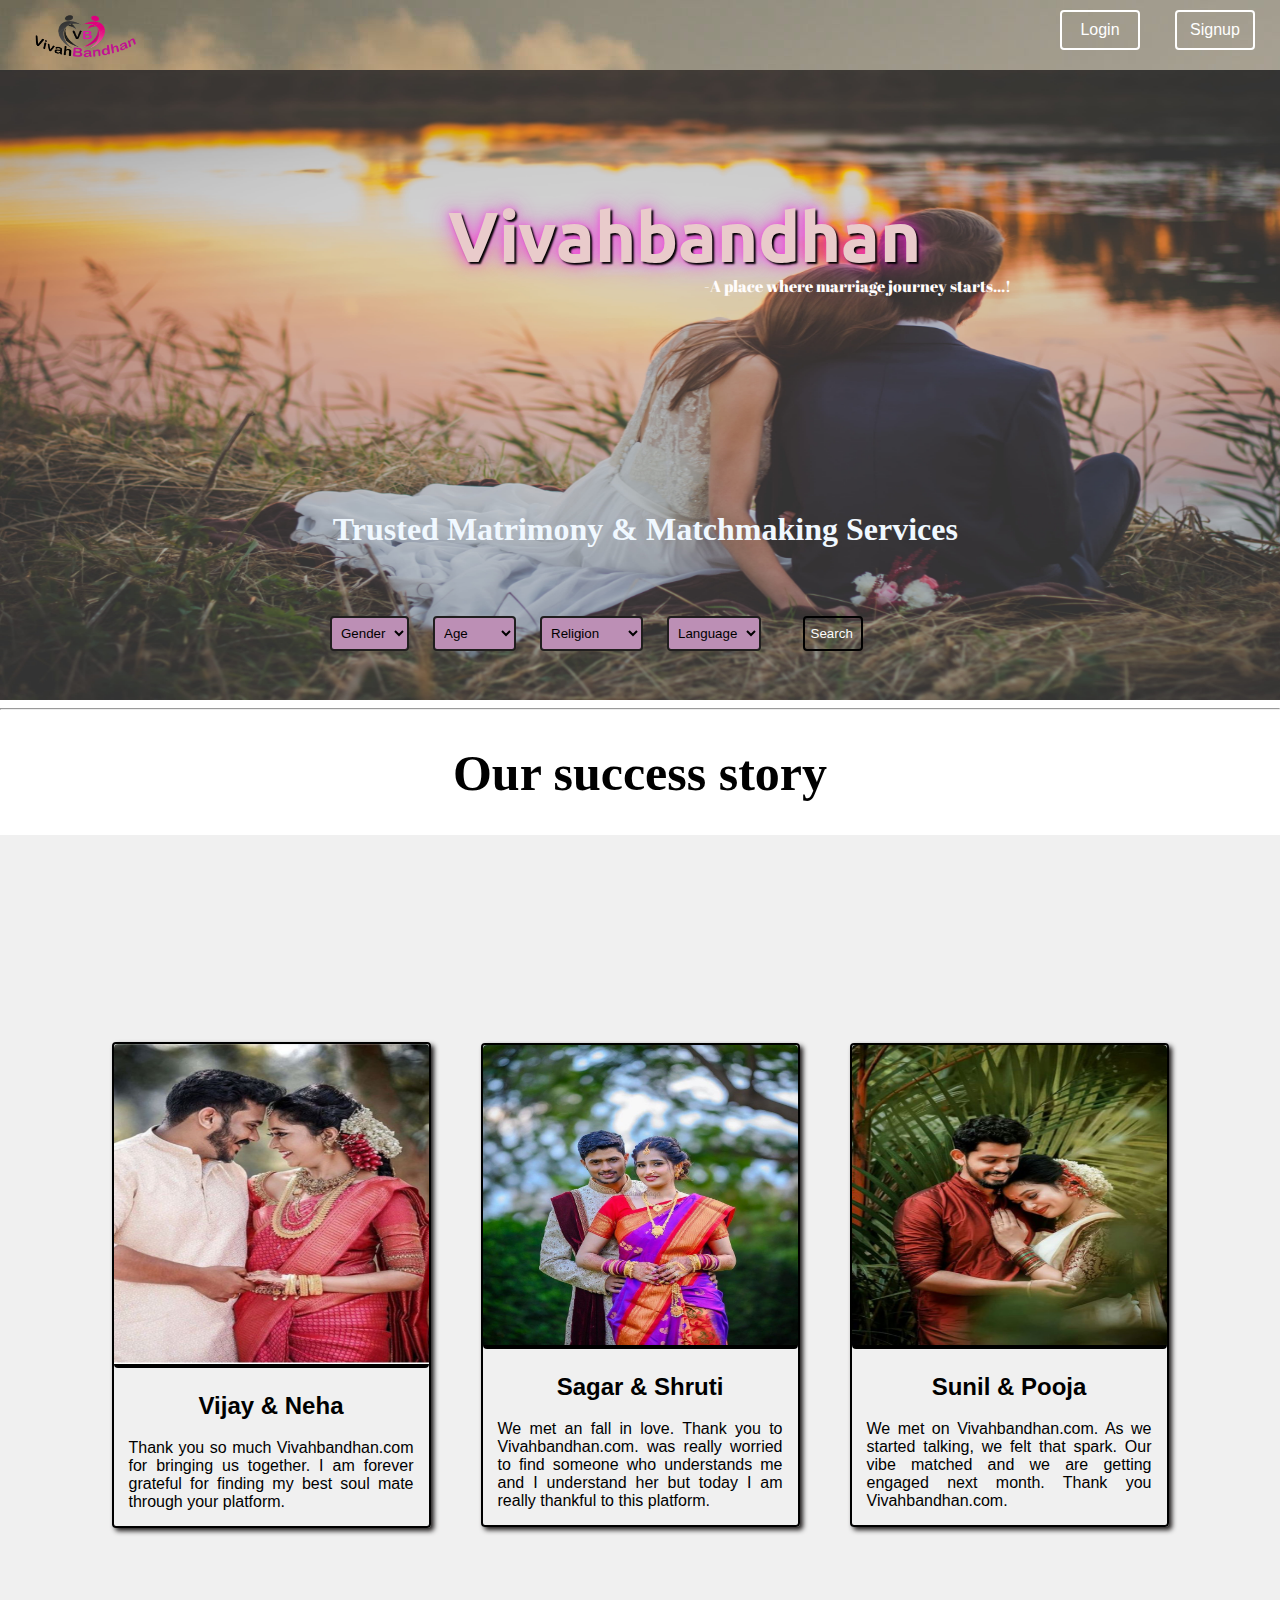
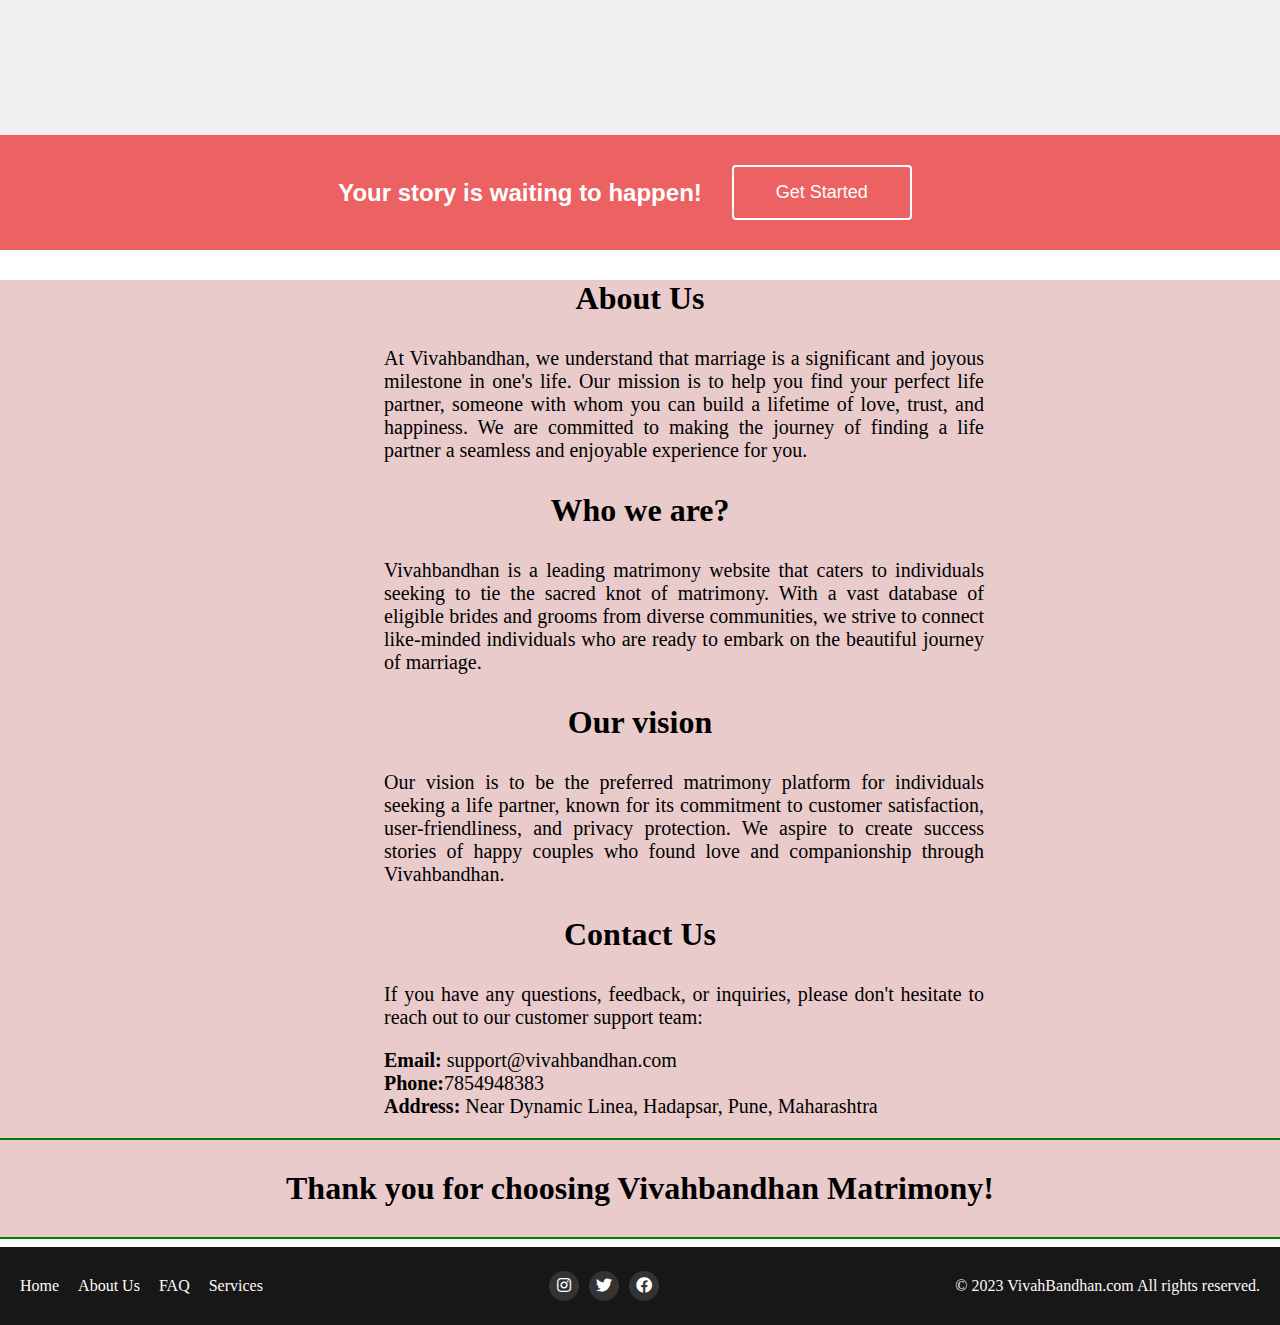
==== index.html @ b28ed437 "Matrimony Website" ====
<!DOCTYPE html>
<html lang="en">

<head>
    <meta charset="UTF-8">
    <meta name="viewport" content="width=device-width, initial-scale=1.0">
    <title>Vivahbandhan.com</title>
    <link rel="stylesheet" href="style.css">
    <link rel="preconnect" href="https://fonts.googleapis.com">
    <link rel="preconnect" href="https://fonts.gstatic.com" crossorigin>
    <link
        href="https://fonts.googleapis.com/css2?family=Abril+Fatface&family=Crete+Round&family=Slabo+27px&family=Ubuntu:wght@500&display=swap"
        rel="stylesheet">
    <link rel="stylesheet" href="https://cdnjs.cloudflare.com/ajax/libs/font-awesome/5.15.3/css/all.min.css">



</head>

<body>
    <div class="navbar">
        <div class="navbar-logo"><img src="images/Logo.png" alt="Logo"></div>
        <ul class="navbar-list">
            <li class="navbar-item"><a class="navbar-link" href="#"><button type="button">Login</button></a></li>
            <li class="navbar-item"><a class="navbar-link" href="#"><button type="button">Signup</button></a></li>

        </ul>
    </div>

    <div class="container">

        <img class="mySlides" src="images/img1.jpg" alt="img">
        <img class="mySlides" src="images/img2.jpg" alt="img">
        <img class="mySlides" src="images/img3.jpg" alt="img">
        <img class="mySlides" src="images/img4.jpg" alt="img">
        <img class="mySlides" src="images/img5.jpg" alt="img">
        <div class="btn">



        </div>

        <div>
            <h2 class="title">Vivahbandhan</h2>
            <p class="tagline">-A place where marriage journey starts...!</p>
            <h1 class="content">Trusted Matrimony & Matchmaking Services</h1>
        </div>
        <div class="dropdown">

            <select class="select">
                <option value="" selected>Gender</option>
                <option value="Male">Male</option>
                <option value="Female">Female</option>
                <option value="Other">Other</option>
            </select>
            <select class="select">
                <option value="age" selected>Age</option>
                <option value="25">20 to 25</option>
                <option value="30">25 to 30</option>
                <option value="35">30 to 35</option>
                <option value="40">35 to 40</option>
                <option value="45">40 to 45</option>
                <option value="50">45 to 50</option>
                <option value=">50">>50</option>
            </select>
            <select class="select">
                <option value="" selected>Religion</option>
                <option value="hindu">Hindu</option>
                <option value="Muslim">Muslim</option>
                <option value="Christian">Christian</option>
                <option value="Sikh">Sikh</option>
                <option value="Parsi">Parsi</option>
                <option value="Jain">Jain</option>
                <option value="Buddhist">Buddhist</option>
                <option value="noreligion">No Religion</option>
                <option value="other">Other</option>
            </select>
            <select class="select">
                <option value="" selected>Language</option>
                <option value="hindi">Hindi</option>
                <option value="marathi">Marathi</option>
                <option value="english">English</option>
                <option value="punjabi">Punjabi</option>
                <option value="urdu">Urdu</option>
                <option value="bengali">Bengali</option>
                <option value="bhojpuri">Bhojpuri</option>
                <option value=">telugu">Telugu</option>
                <option value=">other">Other</option>

            </select>
            <button type="submit" class="info-btn">Search</button>



        </div>

    </div>
    <hr>

    <section id="">
        <h1 align="center" style="font-size:50px;">Our success story</h1>
        <div class="container2">


            <div class="card">
                <div class="column">
                    <img src="images/card-img1.jpeg" alt="" style="height:320px">

                    <h2>Vijay & Neha</h2>
                    <p>Thank you so much Vivahbandhan.com for bringing us together. I am forever grateful for finding my
                        best soul mate through your platform.
                    </p>
                </div>
                <div class="column">
                    <img src="images/card-img2.jpeg" alt="">

                    <h2>Sagar & Shruti</h2>
                    <p>We met an fall in love. Thank you to Vivahbandhan.com. was really worried to find someone who
                        understands me and I understand her but today I am really thankful to this platform.</p>

                </div>
                <div class="column">
                    <img src="images/card-img3.jpeg" alt="">

                    <h2>Sunil & Pooja</h2>
                    <p>We met on Vivahbandhan.com. As we started talking, we felt that spark. Our vibe matched and we
                        are
                        getting engaged next month. Thank you Vivahbandhan.com.</p>
                </div>
            </div>
        </div>
    </section>

    <div class="getStarted">
        <h2>Your story is waiting to happen!</h2>
        <a href=""><button type="button" class="startBtn">Get Started</button></a>
    </div>



    <div class="about">
        <h1>About Us</h1>
        <p>At Vivahbandhan, we understand that marriage is a significant and joyous milestone in one's life. Our mission
            is to help you find your perfect life partner, someone with whom you can build a lifetime of love, trust,
            and happiness. We are committed to making the journey of finding a life partner a seamless and enjoyable
            experience for you.</p>
        <h1>Who we are?</h1>
        <p>
            Vivahbandhan is a leading matrimony website that caters to individuals seeking to tie the sacred knot of
            matrimony. With a vast database of eligible brides and grooms from diverse communities, we strive to connect
            like-minded individuals who are ready to embark on the beautiful journey of marriage.
        </p>
        <h1>Our vision</h1>
        <p>Our vision is to be the preferred matrimony platform for individuals seeking a life partner, known for its
            commitment to customer satisfaction, user-friendliness, and privacy protection. We aspire to create success
            stories of happy couples who found love and companionship through Vivahbandhan.</p>

        <h1>Contact Us</h1>
        <p>If you have any questions, feedback, or inquiries, please don't hesitate to reach out to our customer support
            team: <br>

        </p>
        <p>
            <b>Email:</b> support@vivahbandhan.com
            <br><b>Phone:</b>7854948383
            <br><b>Address:</b> Near Dynamic Linea, Hadapsar, Pune, Maharashtra
        </p>
        <hr color="green">
        <h1>Thank you for choosing Vivahbandhan Matrimony!</h1>
        <hr color="green">
    </div>
    <!-- footer -->


    <section>
        <footer>
            <div class="footer-container">
                <div class="footer-nav">
                    <ul>
                        <li><a href="#">Home</a></li>
                        <li><a href="#">About Us</a></li>
                        <li><a href="#">FAQ</a></li>
                        <li><a href="#">Services</a></li>

                    </ul>
                </div>
                <div class="footer-social">
                    <a href="#" class="social-icon"><i class="fab fa-instagram"></i></a>
                    <a href="#" class="social-icon"><i class="fab fa-twitter"></i></a>
                    <a href="#" class="social-icon"><i class="fab fa-facebook"></i></a>
                </div>
                <div class="footer-copyright">
                    &copy; 2023 VivahBandhan.com All rights reserved.
                </div>
            </div>
        </footer>

    </section>



</body>
<script src="javascript.js"></script>

</html>
---- style.css ----
body{
    margin: 0%;
    padding: 0%;
    
}

.navbar {
  
  
  background-image: url("images/img2.jpg");
  color: #fff;
  display: flex;
  justify-content: space-between;
  position: -webkit-sticky;
  position: sticky;
  top: 0px;
  z-index: 100;
}
.navbar img{
  display: block;
  
  height: 70px;
  width: 130px;
  margin-left: 20px;
  background: none;
}

.navbar-list {
  list-style: none;
  margin: 0;
  padding: 0;
  display: flex;
}

.navbar-item {
  margin-right: 15px;
}

.navbar-link button{
  background: none;
  color: #fff;
  text-decoration: none;
  margin: 10px;
  height: 40px;
  width: 80px;
  font-size:medium;
  border:2px solid white;
  border-radius:4px;
  cursor: pointer;
}

.navbar-link button:hover {
  background-color: #555;
}
  


.mySlides{
  display: block;
  margin-left:auto;
  margin-right:auto;
  width: 100%;
  height: 630px;
  animation: fadeIn 20s;

}
@keyframes fadeIn {
  0% { opacity: 0; }
  5% { opacity:1; }
}


.container {
  position: relative;
}

.btn {
  position: absolute;
  top: 20px;
  left: 85%;
  
}


.btn-login:hover,.btn-help:hover{
  background-color: aliceblue;
  color: #0a0a0a;
  box-shadow: 2px 2px rgb(87, 85, 85);
}

.content{
  color: aliceblue;
  position: absolute;
  top: 20px;
  padding-top: 400px;
  padding-left: 26%;
  font-family:'Times New Roman', Times, serif
  
}
.tagline{
  position: absolute;
  top: 30%;
  left: 55%;
  font-family: 'Abril Fatface', cursive;
  color: rgb(255, 252, 252);
}

.dropdown{
  position: absolute;
  top: 85%;
  left: 25%;
  
  
  
}
.select{
  position:relative;
  display: inline;
  top: 10%;
  background-color: rgb(188, 143, 181);
  height: 35px;
  border-radius: 4px;
  border: 2px solid rgb(32, 30, 30);
  padding: 5px;
  margin:10px;
  cursor: pointer;
}
.info-btn{
  position: absolute;
  top: 10px;
  margin-left: 7%;
  padding-inline-end: 2%;
  height: 35px;
  width: 60px;
  text-align: center;
  border-radius: 4px;
  border: 2px solid black;
  cursor: pointer;
  background:none;
  color: #fcfbfb;
  

  

}
.title{
  font-size: 70px;
  color: #e9cbcb;
  position: absolute;
  top:10%;
  left: 35%;
  border-radius: 10px ;
  text-shadow:  2px 2px 2px black, 0 0 25px rgba(244, 8, 209, 0.632), 0 0 8px rgba(252, 50, 232, 0.715);
  font-family: 'Ubuntu', sans-serif;
  
}
.container2 {
  font-family: Arial, sans-serif;
  margin: 0;
  padding: 0;
  display: flex;
  justify-content: center;
  align-items: center;
  height: 100vh;
  background-color: #f0f0f0;
}

.card {
  display: flex;
  flex-direction: row;
  border-radius: 5px;
  justify-content: center;
  align-items: center;
  width: 50px;
  
  
}

.column {
  flex: 1;
  margin: 25px;
  text-align: center;
  border:2px solid black;
  border-radius:4px;
  box-shadow:3px 3px 5px rgb(29, 26, 26);
}
.card img{
  border-radius:4px;
  height: 300px;
  width:315px;
  border-bottom: 4px solid black;
}
.column:hover{
  box-shadow:8px 8px 30px 10px rgb(29, 26, 26);
}
.card p{
  text-align: justify;
  margin: 15px;
  font-family:'Segoe UI', Tahoma, Geneva, Verdana, sans-serif;
}

.getStarted{
  background-color:rgb(236, 97, 97);
  display:flex;
  justify-content: center;
  align-items: center;
  color: white;
  font-family:sans-serif;
  
}
div  a .startBtn{
  background:none;
  border:2px solid white;
  margin: 30px;
  height: 55px;
  width: 180px;
  font-size: large;
  color: white;
  border-radius:4px;
  cursor: pointer;
}
.about{
  background-color:#e9cbcb;
}

.about h1{
  text-align:center;
  margin: 30px;
}
.about p{
  text-align:justify;
  width: 600px;
  padding-left:30%;
  font-size: 20px;
  
}



/* footer */

/* Reset default margin and padding for footer */
footer {
  margin: 0;
  padding: 0;
}

/* Style the footer container and align elements */
.footer-container {
  display: flex;
  justify-content: space-between;
  align-items: center;
  background-color: #181717;

  padding: 20px;
}

/* Style the navigation links in the footer */
.footer-nav ul {
  list-style: none;
  margin: 0;
  padding: 0;
}

.footer-nav li {
  display: inline;
  margin-right: 15px;
}

.footer-nav li:last-child {
  margin-right: 0;
}

.footer-nav a {
  text-decoration: none;
  color: #fefdfd;
}

/* Style the social media icons in the footer */
.footer-social {
  display: flex;
  justify-content: center;
  align-items: center;
}

.social-icon {
  display: inline-block;
  width: 30px;
  height: 30px;
  background-color: #333;
  border-radius: 50%;
  color: #fff;
  text-align: center;
  line-height: 30px;
  margin-right: 10px;
}

.footer-copyright {
  text-align: center;
  color: #fcf9f9;
  padding: 10px 0;
}
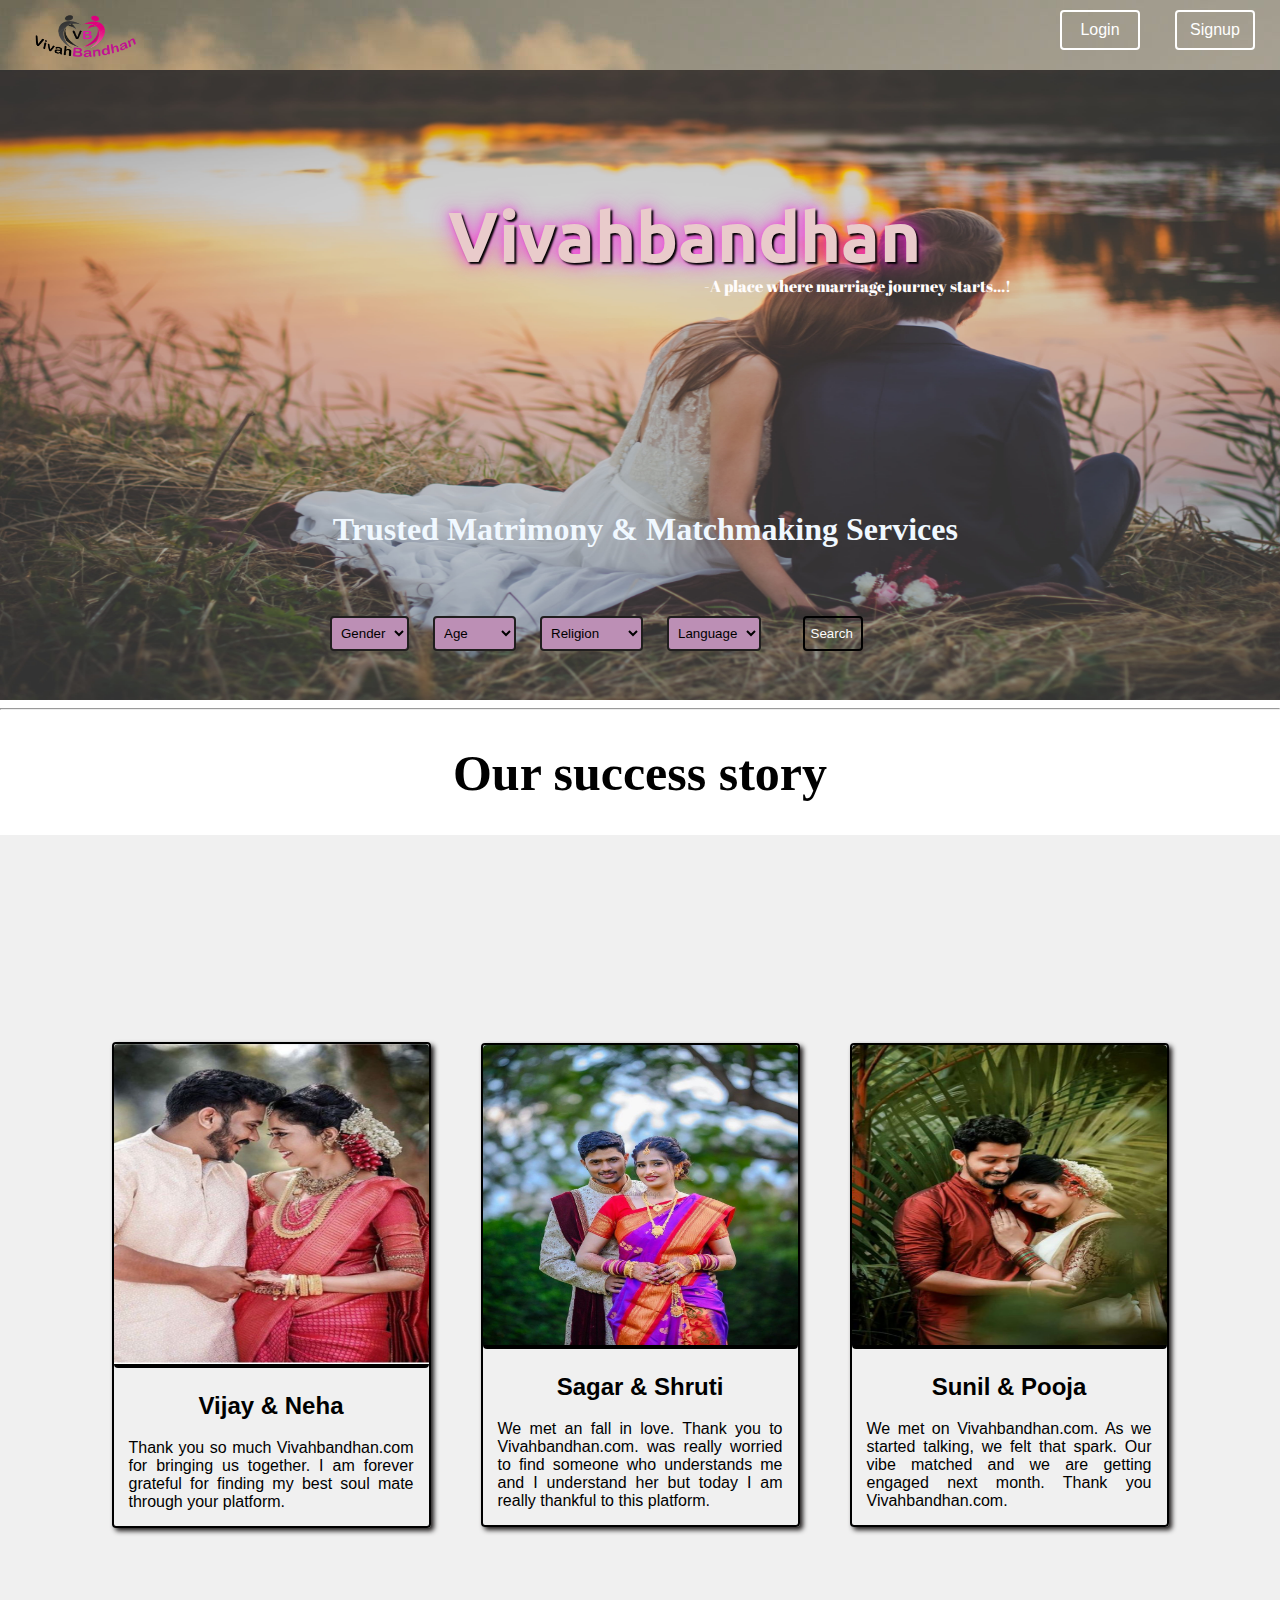
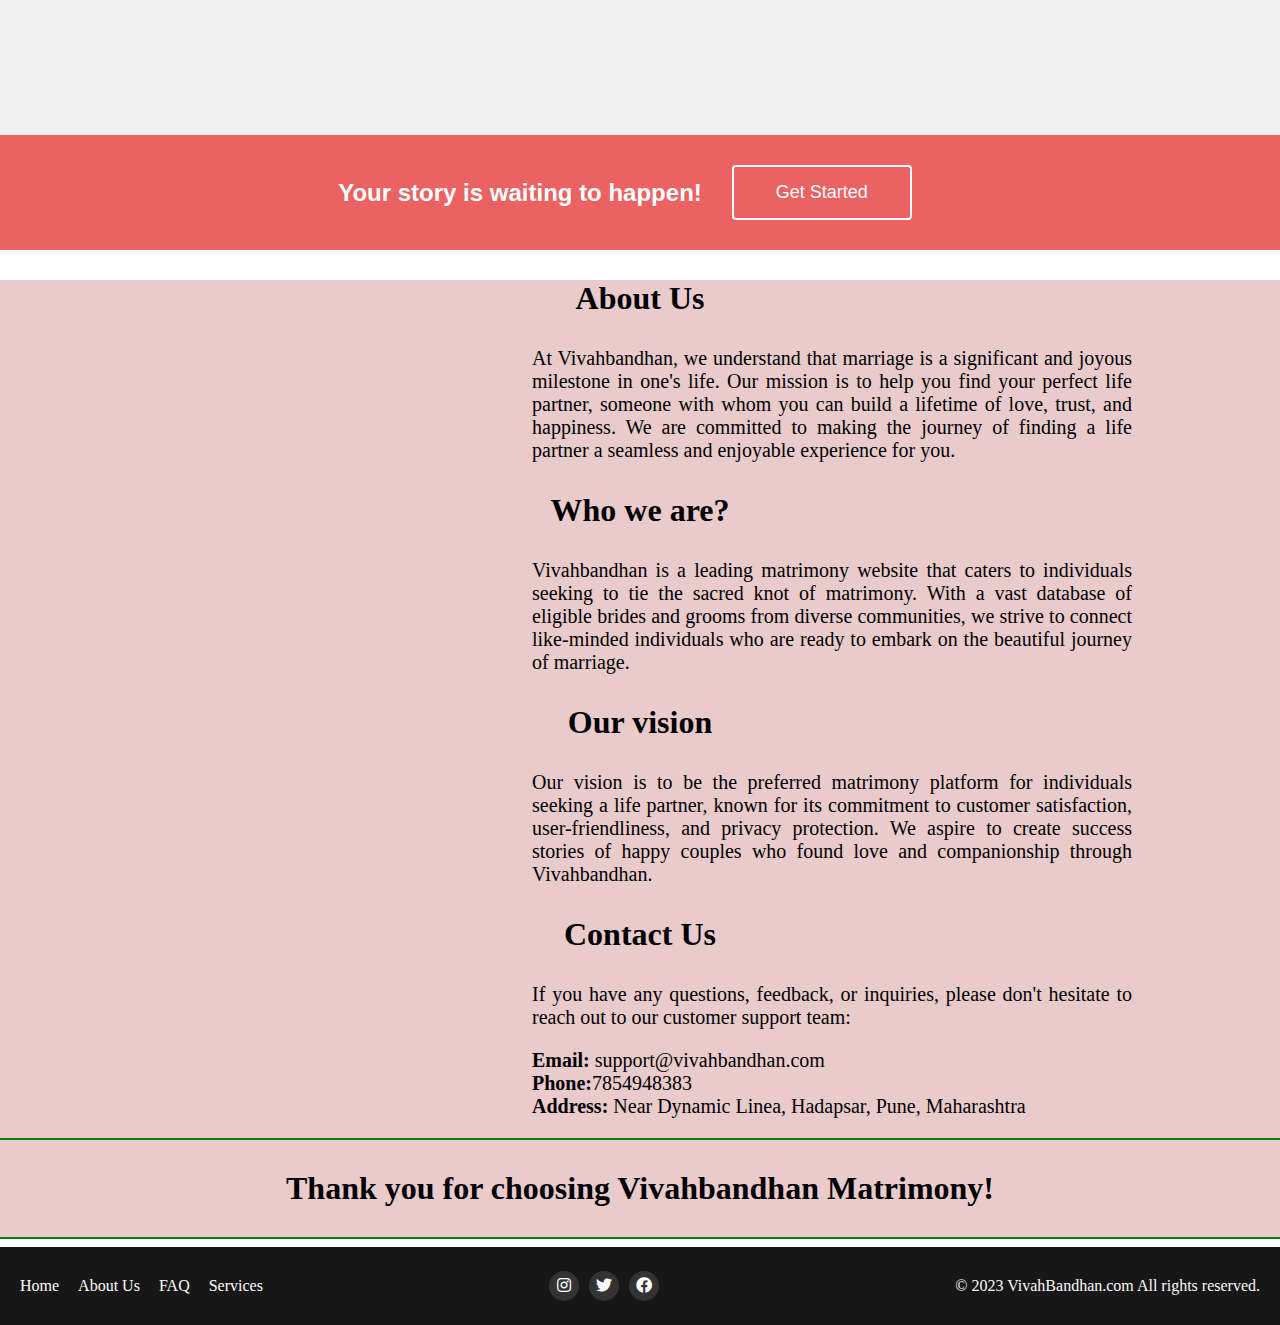
==== commit cee87a16: "Add changes" ====
--- a/index.html
+++ b/index.html
@@ -138,7 +138,7 @@
 
 
 
-    <div class="about">
+    <div class="about" align="center">
         <h1>About Us</h1>
         <p>At Vivahbandhan, we understand that marriage is a significant and joyous milestone in one's life. Our mission
             is to help you find your perfect life partner, someone with whom you can build a lifetime of love, trust,
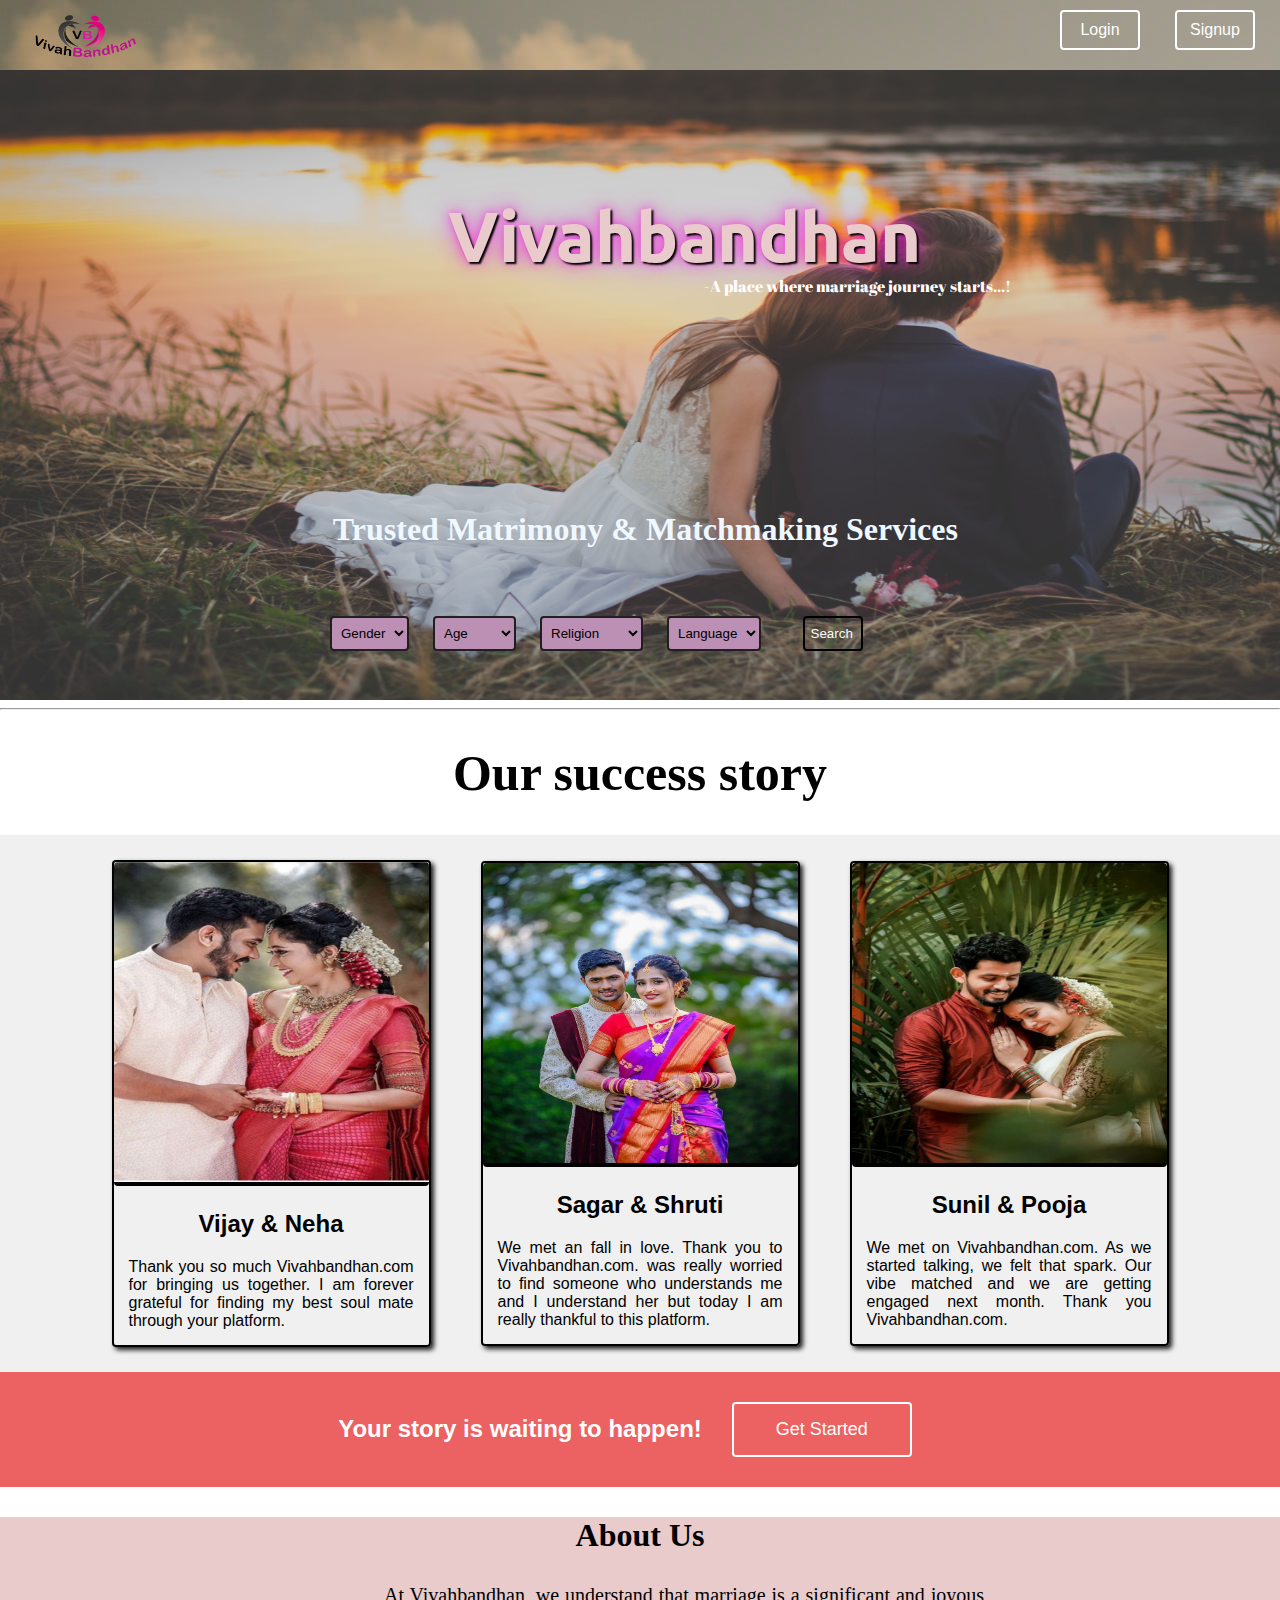
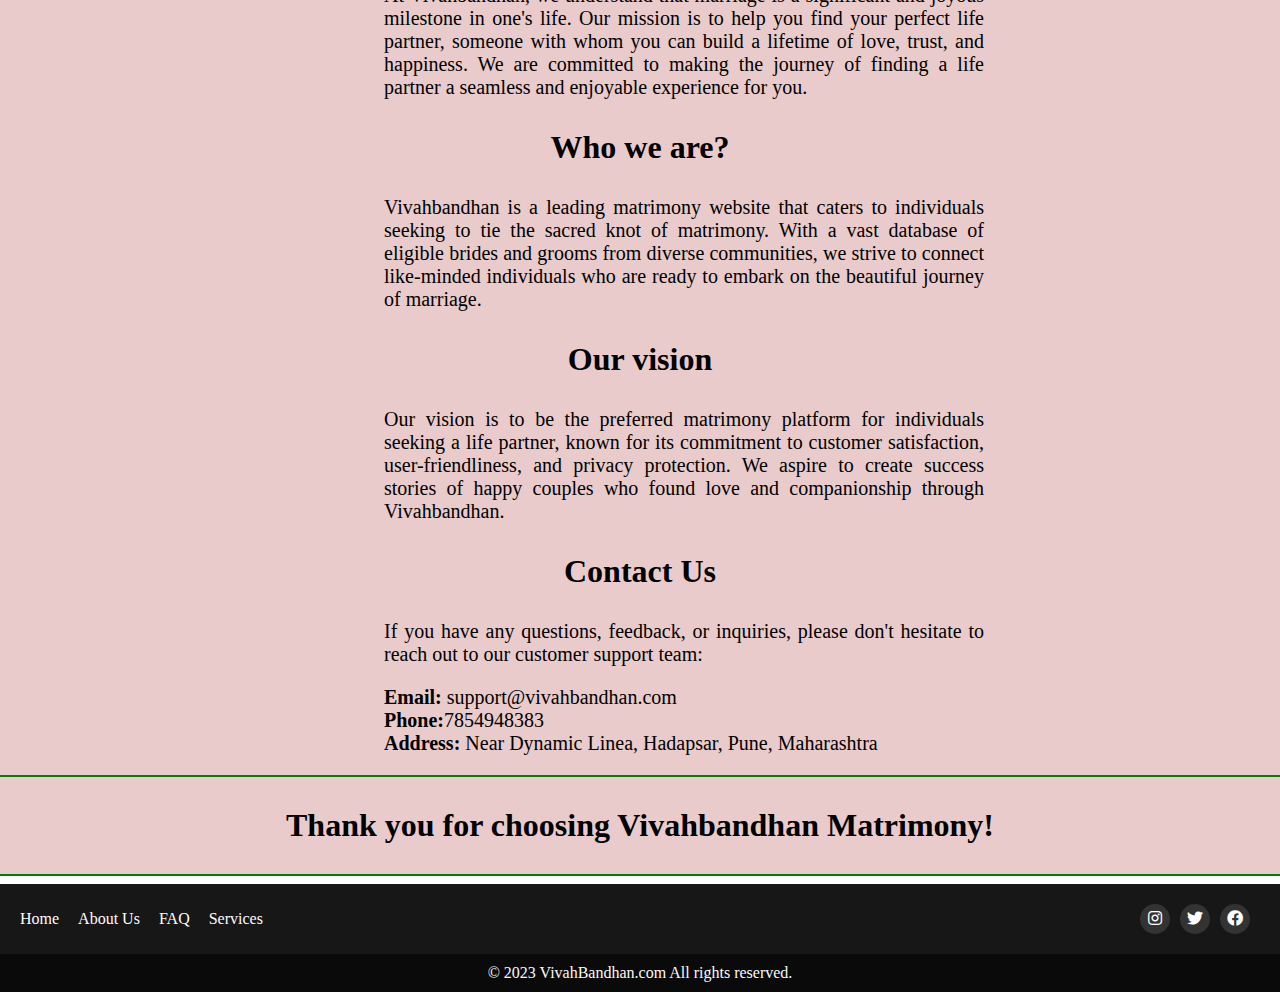
==== commit b987e67a: "Responsive code added" ====
--- a/index.html
+++ b/index.html
@@ -21,8 +21,8 @@
     <div class="navbar">
         <div class="navbar-logo"><img src="images/Logo.png" alt="Logo"></div>
         <ul class="navbar-list">
-            <li class="navbar-item"><a class="navbar-link" href="#"><button type="button">Login</button></a></li>
-            <li class="navbar-item"><a class="navbar-link" href="#"><button type="button">Signup</button></a></li>
+            <li class="navbar-item"><a class="navbar-link" href="loginPage/login.html"><button type="button">Login</button></a></li>
+            <li class="navbar-item"><a class="navbar-link" href="signUpPage/index.html"><button type="button">Signup</button></a></li>
 
         </ul>
     </div>
@@ -41,7 +41,7 @@
         </div>
 
         <div>
-            <h2 class="title">Vivahbandhan</h2>
+            <h2 class="main-title">Vivahbandhan</h2>
             <p class="tagline">-A place where marriage journey starts...!</p>
             <h1 class="content">Trusted Matrimony & Matchmaking Services</h1>
         </div>
@@ -132,7 +132,7 @@
     </section>
 
     <div class="getStarted">
-        <h2>Your story is waiting to happen!</h2>
+        <h2 class="getApp">Your story is waiting to happen!</h2>
         <a href=""><button type="button" class="startBtn">Get Started</button></a>
     </div>
 
@@ -189,9 +189,10 @@
                     <a href="#" class="social-icon"><i class="fab fa-twitter"></i></a>
                     <a href="#" class="social-icon"><i class="fab fa-facebook"></i></a>
                 </div>
-                <div class="footer-copyright">
-                    &copy; 2023 VivahBandhan.com All rights reserved.
-                </div>
+                
+            </div>
+            <div class="footer-copyright">
+                &copy; 2023 VivahBandhan.com All rights reserved.
             </div>
         </footer>
 
--- a/style.css
+++ b/style.css
@@ -146,7 +146,7 @@
   
 
 }
-.title{
+.main-title{
   font-size: 70px;
   color: #e9cbcb;
   position: absolute;
@@ -164,7 +164,6 @@
   display: flex;
   justify-content: center;
   align-items: center;
-  height: 100vh;
   background-color: #f0f0f0;
 }
 
@@ -224,6 +223,7 @@
 }
 .about{
   background-color:#e9cbcb;
+  text-align: center;
 }
 
 .about h1{
@@ -302,10 +302,140 @@
   text-align: center;
   color: #fcf9f9;
   padding: 10px 0;
-}
-
-
-
-
-
-
+  background-color:#0a0a0a;
+}
+
+
+@media screen and (max-width: 667px) {
+  body{
+    padding: 0%;
+    margin: 0%;
+  }
+  .navbar img{
+    height: 50px;
+    width: 100px;
+  }
+  .navbar-item {
+    margin-right: 0px;
+
+  }
+  .mySlides{
+    
+    
+    width: 100%;
+    height: 520px;
+    animation: fadeIn 20s;
+  
+  }
+  .navbar-link button{
+    width: 49px;
+    height: 25px;
+    font-size: 12px;
+  }
+  .main-title{
+    font-size: 50px;
+    position: absolute;
+    top:10%;
+    left: 8%; 
+  }
+.tagline{
+  position: absolute;
+  top: 150px;
+  left: 100px;
+}
+.content{
+  font-size: 30px !important;
+  position: absolute;
+  top: -164px;
+  left: -46px;
+}
+h1{
+  font-size: 40px !important;
+}
+.dropdown{
+  position: absolute;
+  left: 23px;
+  top: 400px;
+}
+
+.select{
+  width: auto;
+  height: 30px;
+}
+.info-btn{
+  position: absolute;
+  top: 60px;
+  background-color:#78d5f2;
+  color: black;
+  height: 30px;
+}
+  .container2 {
+    font-family: Arial, sans-serif;
+    
+    display:inline-block;
+    justify-content: center;
+    align-items: center;
+    background-color: #f0f0f0;
+  }
+  
+  .card {
+    display: flex;
+    position:relative;
+    flex-direction:column;
+    border-radius: 5px;
+    justify-content: center;
+    align-items: center;
+    width:100%;
+    
+    
+  }
+  
+  .column {
+    width: 320px;
+    flex: 1;
+    text-align: center;
+    border:2px solid black;
+    border-radius:4px;
+    box-shadow:3px 3px 5px rgb(29, 26, 26);
+  }
+  .card img{
+    border-radius:4px;
+    
+    width:318px;
+    border-bottom: 4px solid black;
+  }
+  .getStarted{
+    
+  
+  }
+  .startBtn{
+    width: 80px !important;
+    height: auto !important;
+    font-size:15px !important;
+  }
+  .getApp{
+    font-size: 15px !important;
+  }
+  .about h1{
+    padding-top: 10px;
+    text-align:center;
+    margin: 30px;
+    font-size:26px !important;
+  }
+  .about p{
+    text-align:justify;
+    width: 200px;
+    font-size: 13px;
+    
+  }
+  
+
+}
+  
+
+
+
+
+
+
+
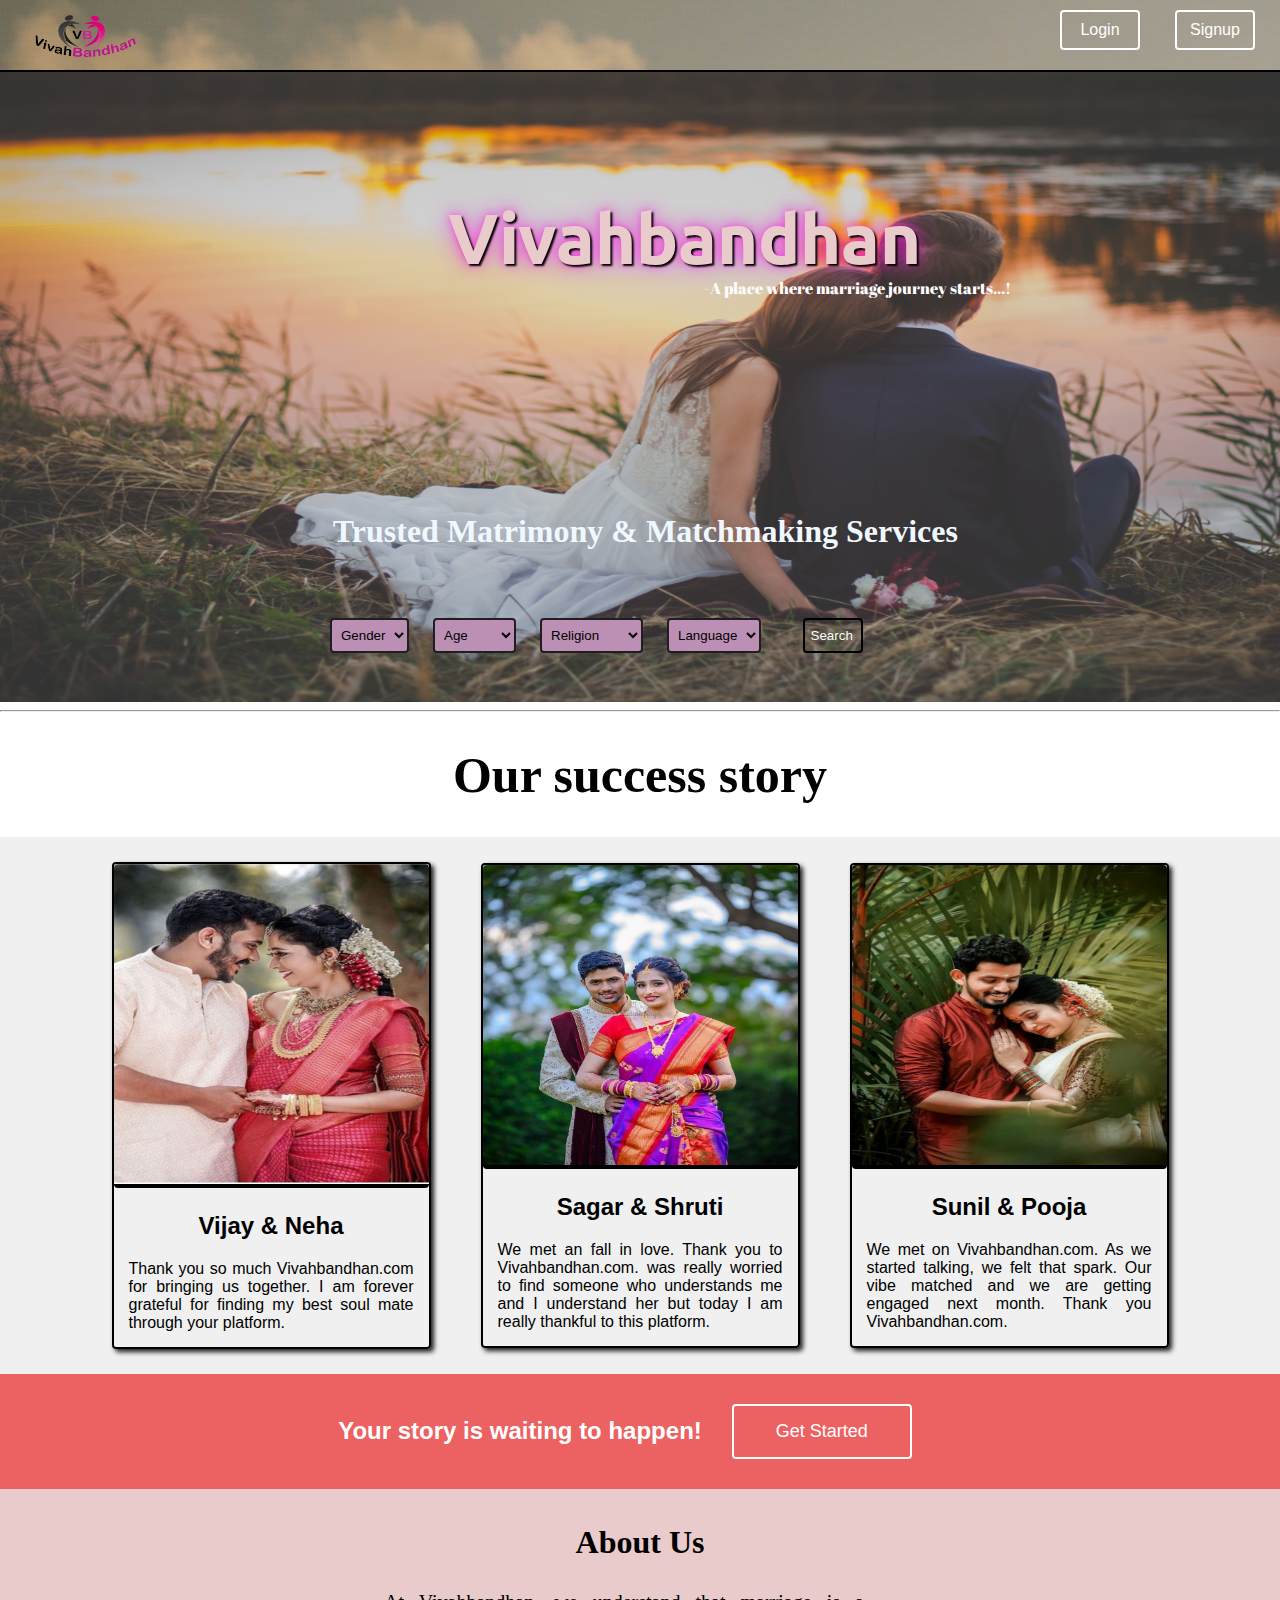
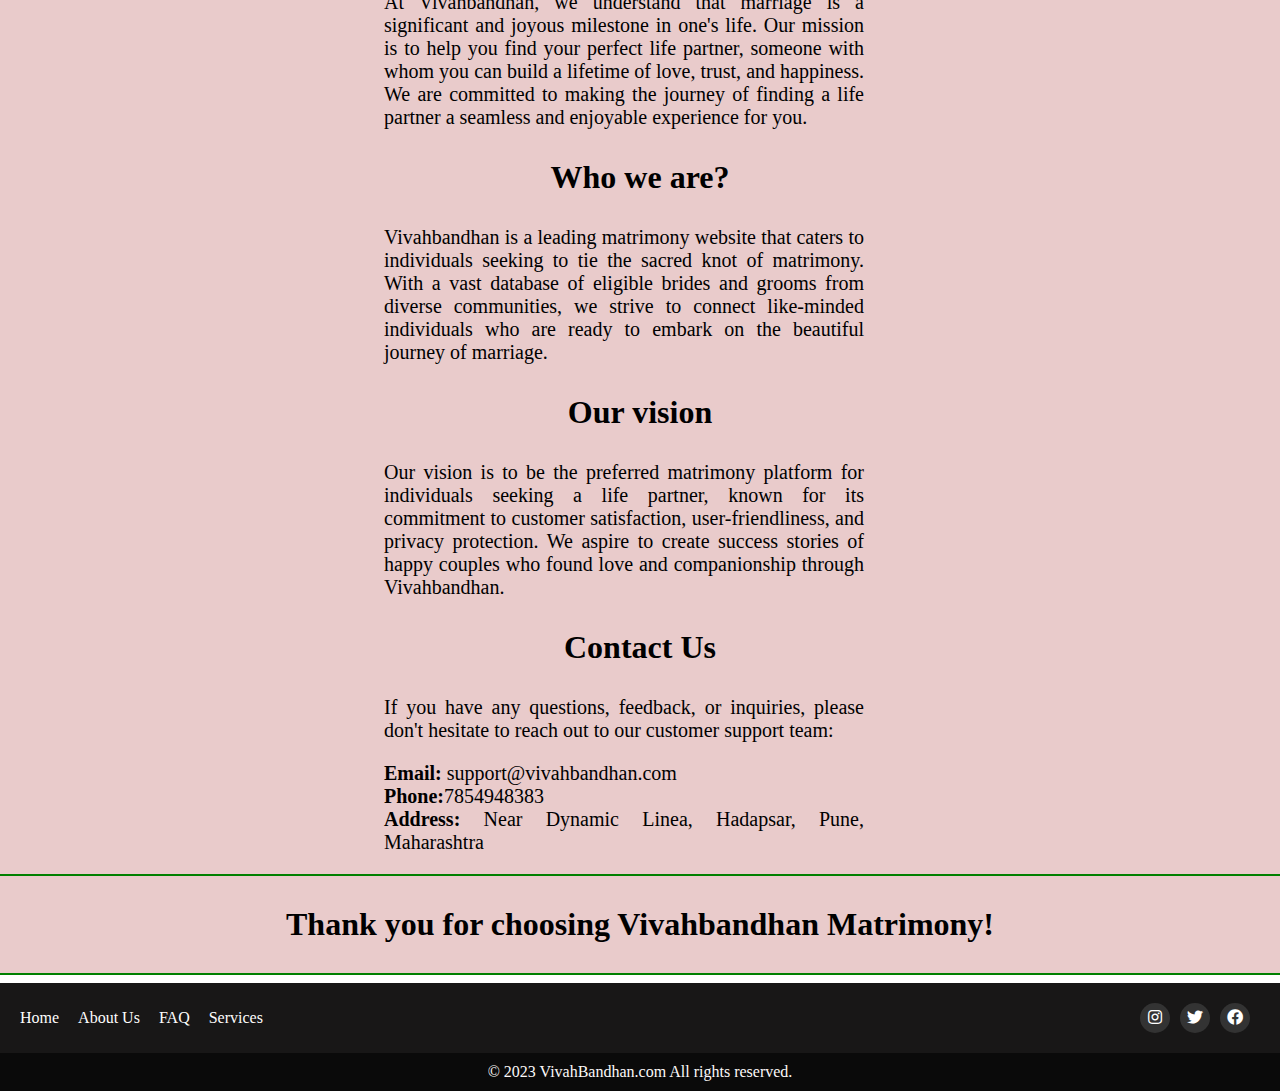
==== commit 6a543d72: "change about us page" ====
--- a/index.html
+++ b/index.html
@@ -138,7 +138,7 @@
 
 
 
-    <div class="about" align="center">
+    <div class="about">
         <h1>About Us</h1>
         <p>At Vivahbandhan, we understand that marriage is a significant and joyous milestone in one's life. Our mission
             is to help you find your perfect life partner, someone with whom you can build a lifetime of love, trust,
@@ -166,7 +166,7 @@
             <br><b>Address:</b> Near Dynamic Linea, Hadapsar, Pune, Maharashtra
         </p>
         <hr color="green">
-        <h1>Thank you for choosing Vivahbandhan Matrimony!</h1>
+        <h1 display="flex">Thank you for choosing Vivahbandhan Matrimony!</h1>
         <hr color="green">
     </div>
     <!-- footer -->
--- a/style.css
+++ b/style.css
@@ -18,6 +18,7 @@
   position: sticky;
   top: 0px;
   z-index: 100;
+  border-bottom: 2px solid black;
 }
 .navbar img{
   display: block;
@@ -222,17 +223,18 @@
   cursor: pointer;
 }
 .about{
+  padding-top: 5px;
   background-color:#e9cbcb;
+  
+}
+
+.about h1{
+  margin: 30px;
   text-align: center;
-}
-
-.about h1{
-  text-align:center;
-  margin: 30px;
 }
 .about p{
   text-align:justify;
-  width: 600px;
+  width: 480px;
   padding-left:30%;
   font-size: 20px;
   
@@ -323,7 +325,7 @@
     
     
     width: 100%;
-    height: 520px;
+    height: 515px;
     animation: fadeIn 20s;
   
   }
@@ -418,6 +420,7 @@
   }
   .about h1{
     padding-top: 10px;
+    padding-left: 50px;
     text-align:center;
     margin: 30px;
     font-size:26px !important;
